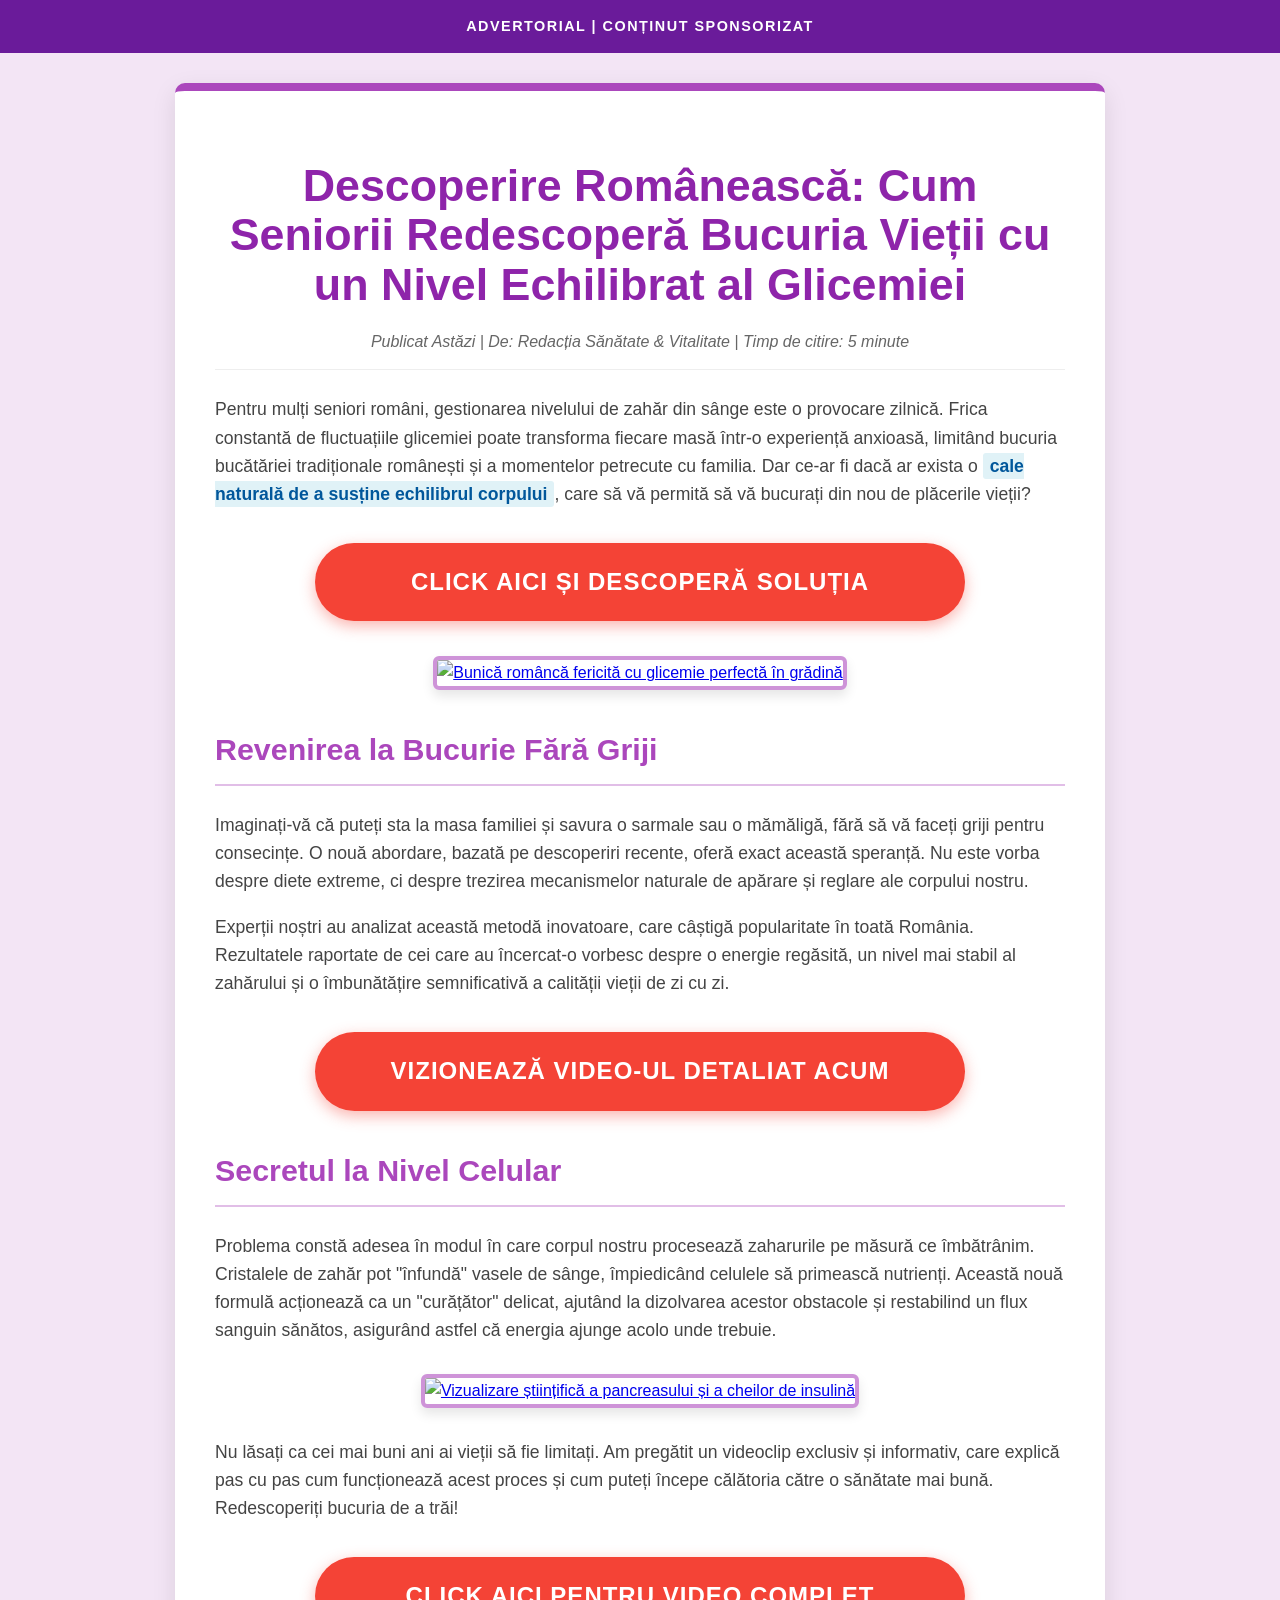
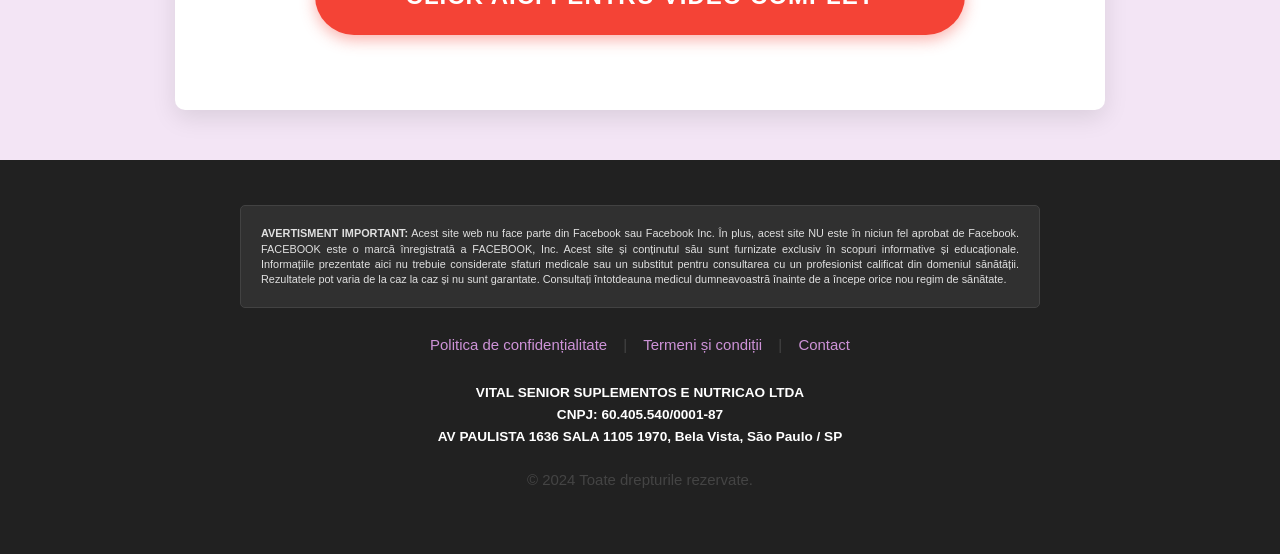
==== pre_ro_diabetes_v59/index.html @ 681d4485 "Add files via upload" ====
<!DOCTYPE html>
<html lang="ro">
<head>
    <meta charset="UTF-8">
    <meta name="viewport" content="width=device-width, initial-scale=1.0">
    <title>Descoperire Românească: Cum Seniorii Redescoperă Bucuria Vieții cu un Nivel Echilibrat al Glicemiei</title>
    <style>
        body {
            font-family: 'Open Sans', sans-serif;
            margin: 0;
            padding: 0;
            background-color: #f3e5f5; /* Light purple background */
            color: #333;
            line-height: 1.6;
        }
        .container {
            max-width: 850px;
            margin: 30px auto;
            background-color: #ffffff;
            padding: 40px;
            border-radius: 10px;
            box-shadow: 0 8px 25px rgba(0, 0, 0, 0.1);
            border-top: 8px solid #ab47bc; /* Medium purple top border */
        }
        .advertorial-bar {
            background-color: #6a1b9a; /* Dark purple */
            color: #fff;
            text-align: center;
            padding: 15px 0;
            font-size: 0.9em;
            font-weight: bold;
            text-transform: uppercase;
            letter-spacing: 1.5px;
        }
        h1 {
            color: #8e24aa; /* Darker purple */
            font-size: 2.8em;
            text-align: center;
            margin-bottom: 20px;
            line-height: 1.1;
            font-weight: bold;
        }
        h2 {
            color: #ab47bc; /* Medium purple */
            font-size: 1.9em;
            margin-top: 35px;
            font-weight: bold;
            border-bottom: 2px solid #e1bee7;
            padding-bottom: 10px;
            margin-bottom: 25px;
        }
        p {
            font-size: 1.1em;
            margin-bottom: 18px;
            color: #444;
        }
        .highlight {
            background-color: #e0f2f7;
            padding: 3px 7px;
            font-weight: bold;
            color: #01579b;
            border-radius: 3px;
        }
        .image-link {
            display: block;
            text-align: center;
            margin: 30px 0;
            transition: transform 0.3s ease, box-shadow 0.3s ease;
        }
        .image-link:hover {
            transform: scale(1.01);
            box-shadow: 0 10px 20px rgba(0,0,0,0.2);
        }
        .hero-image {
            width: 100%;
            max-width: 800px;
            height: auto;
            border: 4px solid #ce93d8;
            border-radius: 6px;
            box-shadow: 0 6px 12px rgba(0,0,0,0.1);
            cursor: pointer;
        }
        .cta-button {
            display: block;
            width: 90%;
            max-width: 600px;
            margin: 35px auto;
            padding: 20px 25px;
            background-color: #f44336; /* Red */
            color: #fff;
            text-decoration: none;
            font-size: 1.5em;
            font-weight: bold;
            border-radius: 40px;
            text-align: center;
            text-transform: uppercase;
            box-shadow: 0 5px 15px rgba(244, 67, 54, 0.4);
            transition: all 0.3s ease;
            letter-spacing: 1px;
            animation: pulse 2.2s infinite;
        }
        .cta-button:hover {
            background-color: #d32f2f;
            transform: translateY(-2px);
            box-shadow: 0 8px 18px rgba(244, 67, 54, 0.6);
        }
        @keyframes pulse {
            0% { transform: scale(1); }
            50% { transform: scale(1.02); }
            100% { transform: scale(1); }
        }
        .author-box {
            text-align: center;
            font-style: italic;
            color: #666;
            margin-bottom: 25px;
            padding-bottom: 15px;
            border-bottom: 1px solid #eee;
        }
        .footer {
            background-color: #212121; /* Dark gray */
            color: #bdbdbd;
            text-align: center;
            padding: 45px 20px;
            font-size: 0.85em;
            margin-top: 50px;
        }
        .footer-content {
            max-width: 800px;
            margin: 0 auto;
        }
        .disclaimer-box {
            border: 1px solid #424242;
            padding: 20px;
            margin-bottom: 25px;
            text-align: justify;
            font-size: 0.8em;
            line-height: 1.4;
            background-color: #303030;
            color: #e0e0e0;
            border-radius: 5px;
        }
        .footer a {
            color: #ce93d8; /* Light purple */
            text-decoration: none;
            margin: 0 12px;
        }
        .footer a:hover {
            text-decoration: underline;
            color: #e1bee7;
        }
        .company-info {
            margin-top: 25px;
            font-weight: bold;
            color: #ffffff;
        }
        
        @media (max-width: 768px) {
            .container {
                margin: 15px;
                padding: 25px;
            }
            h1 {
                font-size: 2.2em;
            }
            h2 {
                font-size: 1.6em;
            }
            .cta-button {
                font-size: 1.2em;
                padding: 15px 20px;
            }
        }
        @media (max-width: 480px) {
            .container {
                margin: 0;
                padding: 15px;
                border-radius: 0;
                border-top: none;
            }
            h1 {
                font-size: 1.8em;
            }
            h2 {
                font-size: 1.4em;
            }
            p {
                font-size: 1em;
            }
            .cta-button {
                font-size: 1em;
                padding: 12px 15px;
                border-radius: 30px;
            }
        }
    </style>
    <!-- Google Tag Manager (noscript) -->
    <noscript><iframe src="https://www.googletagmanager.com/ns.html?id=GTM-XXXXXXX" height="0" width="0" style="display:none;visibility:hidden"></iframe></noscript>
    <!-- End Google Tag Manager (noscript) -->
    <!-- Google Tag Manager -->
    <script>(function(w,d,s,l,i){w[l]=w[l]||[];w[l].push({"gtm.start":
    new Date().getTime(),event:"gtm.js"});var f=d.getElementsByTagName(s)[0],
    j=d.createElement(s),dl=l!="dataLayer"?"&l="+l:"";j.async=true;j.src=
    "https://www.googletagmanager.com/gtm.js?id="+i+dl;f.parentNode.insertBefore(j,f);
    })(window,document,"script","dataLayer","GTM-XXXXXXX");
    </script>
    <!-- End Google Tag Manager -->
    <!-- Facebook Pixel Code -->
    <script>
    !function(f,b,e,v,n,t,s)
    {if(f.fbq)return;n=f.fbq=function(){n.callMethod?
    n.callMethod.apply(n,arguments):n.queue.push(arguments)};
    if(!f._fbq)f._fbq=n;n.push=n;n.loaded=!0;n.version="2.0";
    n.queue=[];t=b.createElement(e);t.async=!0;
    t.src=v;s=b.getElementsByTagName(e)[0];
    s.parentNode.insertBefore(t,s)}(window, document,"script",
    "https://connect.facebook.net/en_US/fbevents.js");
    fbq("init", "YOUR_PIXEL_ID");
    fbq("track", "PageView");
    </script>
    <noscript><img height="1" width="1" style="display:none"
    src="https://www.facebook.com/tr?id=YOUR_PIXEL_ID&ev=PageView&noscript=1"
    /></noscript>
    <!-- End Facebook Pixel Code -->
</head>
<body>
    <div class="advertorial-bar">
        ADVERTORIAL | CONȚINUT SPONSORIZAT
    </div>
    
    <div class="container">
        <h1>Descoperire Românească: Cum Seniorii Redescoperă Bucuria Vieții cu un Nivel Echilibrat al Glicemiei</h1>
        
        <div class="author-box">
            Publicat Astăzi | De: Redacția Sănătate & Vitalitate | Timp de citire: 5 minute
        </div>

        <p>Pentru mulți seniori români, gestionarea nivelului de zahăr din sânge este o provocare zilnică. Frica constantă de fluctuațiile glicemiei poate transforma fiecare masă într-o experiență anxioasă, limitând bucuria bucătăriei tradiționale românești și a momentelor petrecute cu familia. Dar ce-ar fi dacă ar exista o <span class="highlight">cale naturală de a susține echilibrul corpului</span>, care să vă permită să vă bucurați din nou de plăcerile vieții?</p>
        
        <a href="https://lp.wastelandfit.shop/preclick" class="cta-button">CLICK AICI ȘI DESCOPERĂ SOLUȚIA</a>

        <a href="https://lp.wastelandfit.shop/preclick" class="image-link">
            <img src="./img/diabetes_hero_ro_v59.png" alt="Bunică româncă fericită cu glicemie perfectă în grădină" class="hero-image">
        </a>

        <h2>Revenirea la Bucurie Fără Griji</h2>
        <p>Imaginați-vă că puteți sta la masa familiei și savura o sarmale sau o mămăligă, fără să vă faceți griji pentru consecințe. O nouă abordare, bazată pe descoperiri recente, oferă exact această speranță. Nu este vorba despre diete extreme, ci despre trezirea mecanismelor naturale de apărare și reglare ale corpului nostru.</p>
        
        <p>Experții noștri au analizat această metodă inovatoare, care câștigă popularitate în toată România. Rezultatele raportate de cei care au încercat-o vorbesc despre o energie regăsită, un nivel mai stabil al zahărului și o îmbunătățire semnificativă a calității vieții de zi cu zi.</p>

        <a href="https://lp.wastelandfit.shop/preclick" class="cta-button">VIZIONEAZĂ VIDEO-UL DETALIAT ACUM</a>

        <h2>Secretul la Nivel Celular</h2>
        <p>Problema constă adesea în modul în care corpul nostru procesează zaharurile pe măsură ce îmbătrânim. Cristalele de zahăr pot "înfundă" vasele de sânge, împiedicând celulele să primească nutrienți. Această nouă formulă acționează ca un "curățător" delicat, ajutând la dizolvarea acestor obstacole și restabilind un flux sanguin sănătos, asigurând astfel că energia ajunge acolo unde trebuie.</p>

        <a href="https://lp.wastelandfit.shop/preclick" class="image-link">
            <img src="./img/diabetes_mystery_ro_v59.png" alt="Vizualizare științifică a pancreasului și a cheilor de insulină" class="hero-image">
        </a>

        <p>Nu lăsați ca cei mai buni ani ai vieții să fie limitați. Am pregătit un videoclip exclusiv și informativ, care explică pas cu pas cum funcționează acest proces și cum puteți începe călătoria către o sănătate mai bună. Redescoperiți bucuria de a trăi!</p>

        <a href="https://lp.wastelandfit.shop/preclick" class="cta-button">CLICK AICI PENTRU VIDEO COMPLET</a>
    </div>

    <div class="footer">
        <div class="footer-content">
            <div class="disclaimer-box">
                <strong>AVERTISMENT IMPORTANT:</strong> Acest site web nu face parte din Facebook sau Facebook Inc. În plus, acest site NU este în niciun fel aprobat de Facebook. FACEBOOK este o marcă înregistrată a FACEBOOK, Inc. Acest site și conținutul său sunt furnizate exclusiv în scopuri informative și educaționale. Informațiile prezentate aici nu trebuie considerate sfaturi medicale sau un substitut pentru consultarea cu un profesionist calificat din domeniul sănătății. Rezultatele pot varia de la caz la caz și nu sunt garantate. Consultați întotdeauna medicul dumneavoastră înainte de a începe orice nou regim de sănătate.
            </div>
            
            <p>
                <a href="./privacy.html">Politica de confidențialitate</a> | 
                <a href="./terms.html">Termeni și condiții</a> | 
                <a href="mailto:contato@vitalsenior.com.br">Contact</a>
            </p>
            
            <div class="company-info">
                VITAL SENIOR SUPLEMENTOS E NUTRICAO LTDA<br>
                CNPJ: 60.405.540/0001-87<br>
                AV PAULISTA 1636 SALA 1105 1970, Bela Vista, São Paulo / SP
            </div>
            
            <p style="margin-top: 20px;">&copy; 2024 Toate drepturile rezervate.</p>
        </div>
    </div>
    <script type="text/javascript" src="https://lp.wastelandfit.shop/pretrack.js?rtkcmpid=6a4feb955d30699fd7dea58d"></script>
</body>
</html>
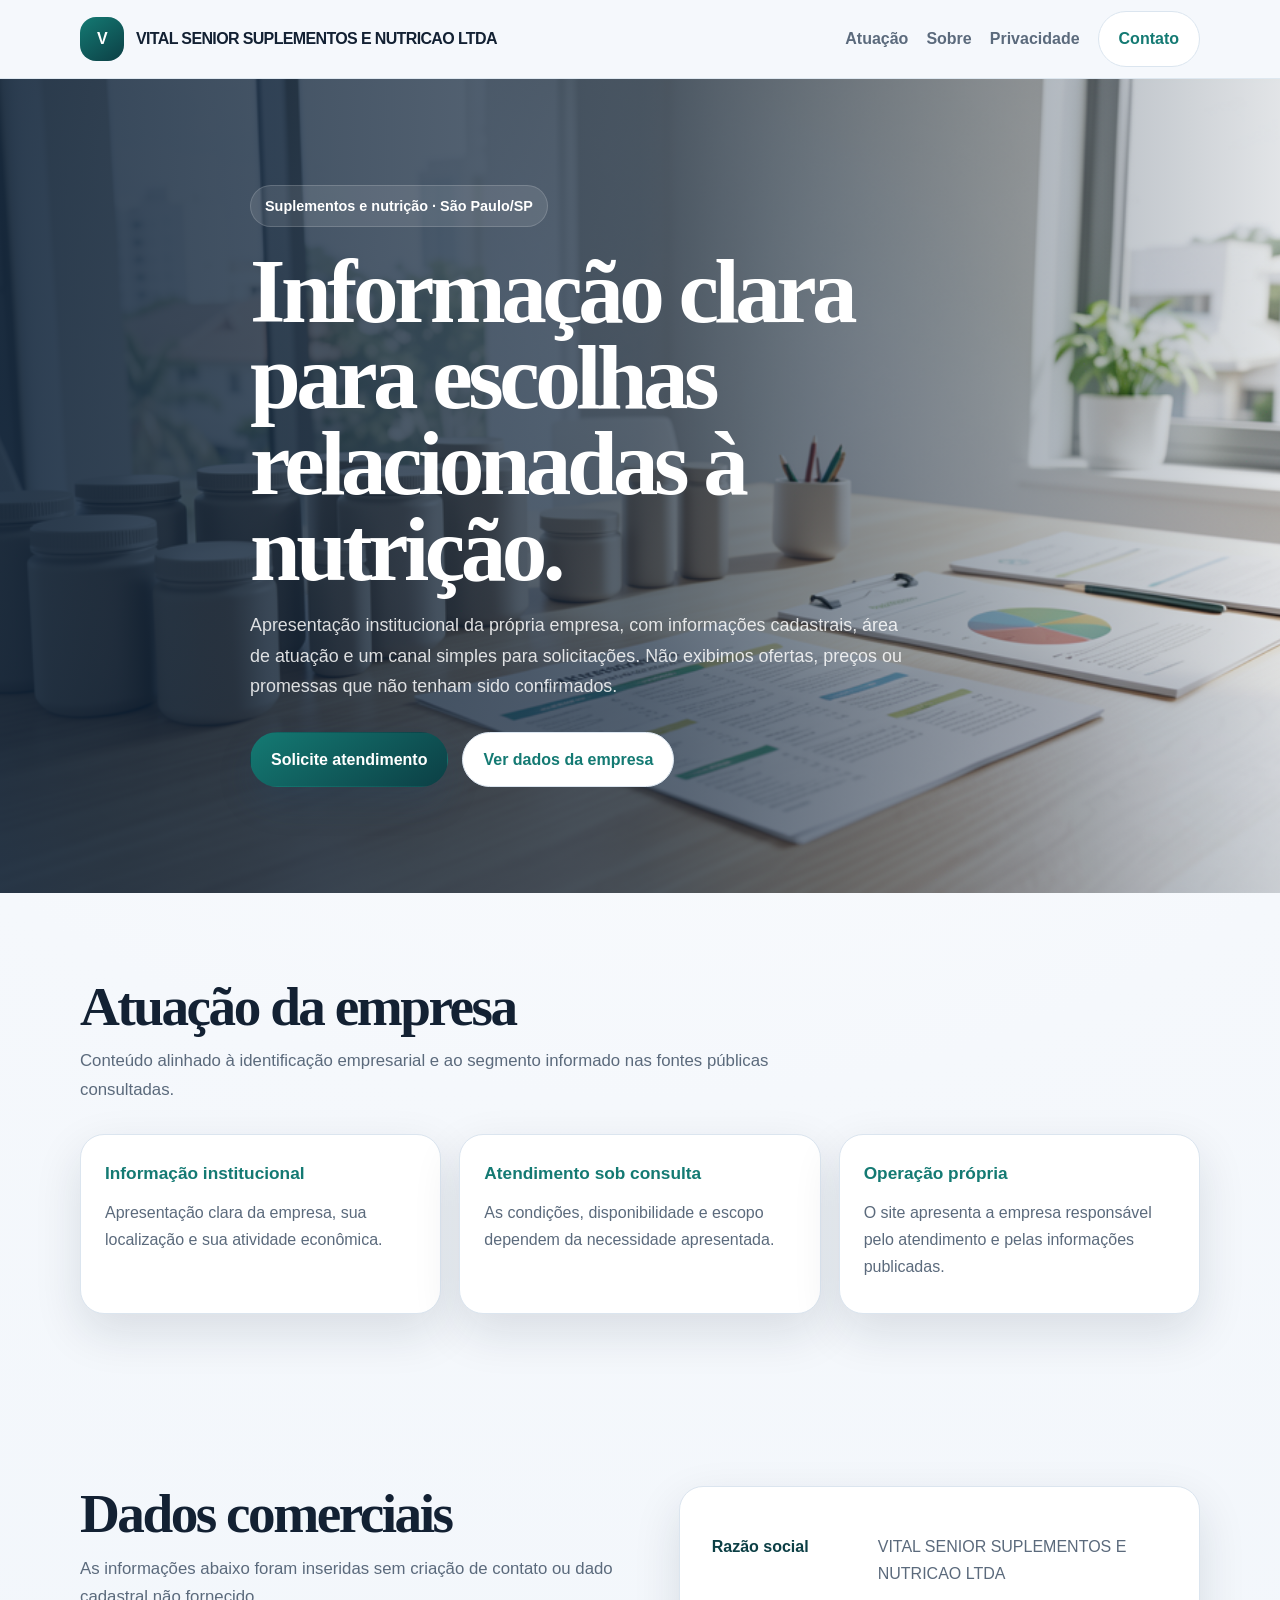
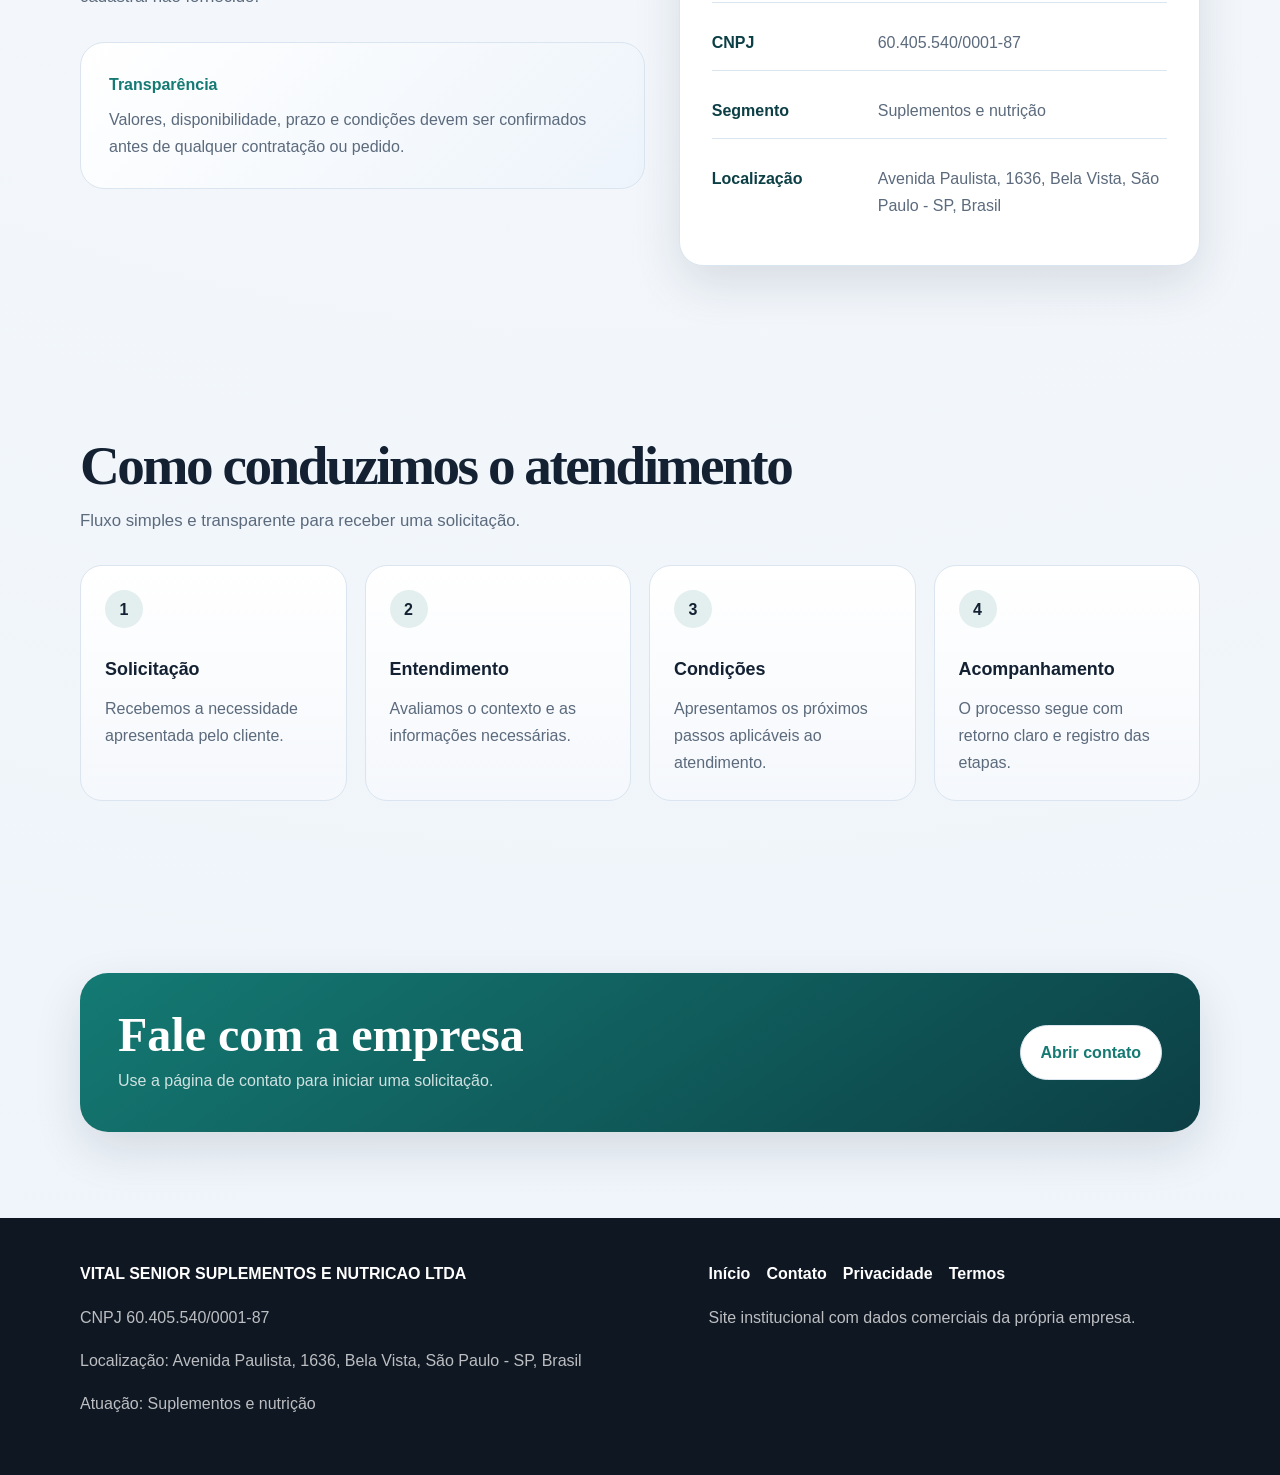
==== commit 8ef79efd: "Add files via upload" ====
--- a/pre_ro_diabetes_v59/index.html
+++ b/pre_ro_diabetes_v59/index.html
@@ -1,288 +1 @@
-<!DOCTYPE html>
-<html lang="ro">
-<head>
-    <meta charset="UTF-8">
-    <meta name="viewport" content="width=device-width, initial-scale=1.0">
-    <title>Descoperire Românească: Cum Seniorii Redescoperă Bucuria Vieții cu un Nivel Echilibrat al Glicemiei</title>
-    <style>
-        body {
-            font-family: 'Open Sans', sans-serif;
-            margin: 0;
-            padding: 0;
-            background-color: #f3e5f5; /* Light purple background */
-            color: #333;
-            line-height: 1.6;
-        }
-        .container {
-            max-width: 850px;
-            margin: 30px auto;
-            background-color: #ffffff;
-            padding: 40px;
-            border-radius: 10px;
-            box-shadow: 0 8px 25px rgba(0, 0, 0, 0.1);
-            border-top: 8px solid #ab47bc; /* Medium purple top border */
-        }
-        .advertorial-bar {
-            background-color: #6a1b9a; /* Dark purple */
-            color: #fff;
-            text-align: center;
-            padding: 15px 0;
-            font-size: 0.9em;
-            font-weight: bold;
-            text-transform: uppercase;
-            letter-spacing: 1.5px;
-        }
-        h1 {
-            color: #8e24aa; /* Darker purple */
-            font-size: 2.8em;
-            text-align: center;
-            margin-bottom: 20px;
-            line-height: 1.1;
-            font-weight: bold;
-        }
-        h2 {
-            color: #ab47bc; /* Medium purple */
-            font-size: 1.9em;
-            margin-top: 35px;
-            font-weight: bold;
-            border-bottom: 2px solid #e1bee7;
-            padding-bottom: 10px;
-            margin-bottom: 25px;
-        }
-        p {
-            font-size: 1.1em;
-            margin-bottom: 18px;
-            color: #444;
-        }
-        .highlight {
-            background-color: #e0f2f7;
-            padding: 3px 7px;
-            font-weight: bold;
-            color: #01579b;
-            border-radius: 3px;
-        }
-        .image-link {
-            display: block;
-            text-align: center;
-            margin: 30px 0;
-            transition: transform 0.3s ease, box-shadow 0.3s ease;
-        }
-        .image-link:hover {
-            transform: scale(1.01);
-            box-shadow: 0 10px 20px rgba(0,0,0,0.2);
-        }
-        .hero-image {
-            width: 100%;
-            max-width: 800px;
-            height: auto;
-            border: 4px solid #ce93d8;
-            border-radius: 6px;
-            box-shadow: 0 6px 12px rgba(0,0,0,0.1);
-            cursor: pointer;
-        }
-        .cta-button {
-            display: block;
-            width: 90%;
-            max-width: 600px;
-            margin: 35px auto;
-            padding: 20px 25px;
-            background-color: #f44336; /* Red */
-            color: #fff;
-            text-decoration: none;
-            font-size: 1.5em;
-            font-weight: bold;
-            border-radius: 40px;
-            text-align: center;
-            text-transform: uppercase;
-            box-shadow: 0 5px 15px rgba(244, 67, 54, 0.4);
-            transition: all 0.3s ease;
-            letter-spacing: 1px;
-            animation: pulse 2.2s infinite;
-        }
-        .cta-button:hover {
-            background-color: #d32f2f;
-            transform: translateY(-2px);
-            box-shadow: 0 8px 18px rgba(244, 67, 54, 0.6);
-        }
-        @keyframes pulse {
-            0% { transform: scale(1); }
-            50% { transform: scale(1.02); }
-            100% { transform: scale(1); }
-        }
-        .author-box {
-            text-align: center;
-            font-style: italic;
-            color: #666;
-            margin-bottom: 25px;
-            padding-bottom: 15px;
-            border-bottom: 1px solid #eee;
-        }
-        .footer {
-            background-color: #212121; /* Dark gray */
-            color: #bdbdbd;
-            text-align: center;
-            padding: 45px 20px;
-            font-size: 0.85em;
-            margin-top: 50px;
-        }
-        .footer-content {
-            max-width: 800px;
-            margin: 0 auto;
-        }
-        .disclaimer-box {
-            border: 1px solid #424242;
-            padding: 20px;
-            margin-bottom: 25px;
-            text-align: justify;
-            font-size: 0.8em;
-            line-height: 1.4;
-            background-color: #303030;
-            color: #e0e0e0;
-            border-radius: 5px;
-        }
-        .footer a {
-            color: #ce93d8; /* Light purple */
-            text-decoration: none;
-            margin: 0 12px;
-        }
-        .footer a:hover {
-            text-decoration: underline;
-            color: #e1bee7;
-        }
-        .company-info {
-            margin-top: 25px;
-            font-weight: bold;
-            color: #ffffff;
-        }
-        
-        @media (max-width: 768px) {
-            .container {
-                margin: 15px;
-                padding: 25px;
-            }
-            h1 {
-                font-size: 2.2em;
-            }
-            h2 {
-                font-size: 1.6em;
-            }
-            .cta-button {
-                font-size: 1.2em;
-                padding: 15px 20px;
-            }
-        }
-        @media (max-width: 480px) {
-            .container {
-                margin: 0;
-                padding: 15px;
-                border-radius: 0;
-                border-top: none;
-            }
-            h1 {
-                font-size: 1.8em;
-            }
-            h2 {
-                font-size: 1.4em;
-            }
-            p {
-                font-size: 1em;
-            }
-            .cta-button {
-                font-size: 1em;
-                padding: 12px 15px;
-                border-radius: 30px;
-            }
-        }
-    </style>
-    <!-- Google Tag Manager (noscript) -->
-    <noscript><iframe src="https://www.googletagmanager.com/ns.html?id=GTM-XXXXXXX" height="0" width="0" style="display:none;visibility:hidden"></iframe></noscript>
-    <!-- End Google Tag Manager (noscript) -->
-    <!-- Google Tag Manager -->
-    <script>(function(w,d,s,l,i){w[l]=w[l]||[];w[l].push({"gtm.start":
-    new Date().getTime(),event:"gtm.js"});var f=d.getElementsByTagName(s)[0],
-    j=d.createElement(s),dl=l!="dataLayer"?"&l="+l:"";j.async=true;j.src=
-    "https://www.googletagmanager.com/gtm.js?id="+i+dl;f.parentNode.insertBefore(j,f);
-    })(window,document,"script","dataLayer","GTM-XXXXXXX");
-    </script>
-    <!-- End Google Tag Manager -->
-    <!-- Facebook Pixel Code -->
-    <script>
-    !function(f,b,e,v,n,t,s)
-    {if(f.fbq)return;n=f.fbq=function(){n.callMethod?
-    n.callMethod.apply(n,arguments):n.queue.push(arguments)};
-    if(!f._fbq)f._fbq=n;n.push=n;n.loaded=!0;n.version="2.0";
-    n.queue=[];t=b.createElement(e);t.async=!0;
-    t.src=v;s=b.getElementsByTagName(e)[0];
-    s.parentNode.insertBefore(t,s)}(window, document,"script",
-    "https://connect.facebook.net/en_US/fbevents.js");
-    fbq("init", "YOUR_PIXEL_ID");
-    fbq("track", "PageView");
-    </script>
-    <noscript><img height="1" width="1" style="display:none"
-    src="https://www.facebook.com/tr?id=YOUR_PIXEL_ID&ev=PageView&noscript=1"
-    /></noscript>
-    <!-- End Facebook Pixel Code -->
-</head>
-<body>
-    <div class="advertorial-bar">
-        ADVERTORIAL | CONȚINUT SPONSORIZAT
-    </div>
-    
-    <div class="container">
-        <h1>Descoperire Românească: Cum Seniorii Redescoperă Bucuria Vieții cu un Nivel Echilibrat al Glicemiei</h1>
-        
-        <div class="author-box">
-            Publicat Astăzi | De: Redacția Sănătate & Vitalitate | Timp de citire: 5 minute
-        </div>
-
-        <p>Pentru mulți seniori români, gestionarea nivelului de zahăr din sânge este o provocare zilnică. Frica constantă de fluctuațiile glicemiei poate transforma fiecare masă într-o experiență anxioasă, limitând bucuria bucătăriei tradiționale românești și a momentelor petrecute cu familia. Dar ce-ar fi dacă ar exista o <span class="highlight">cale naturală de a susține echilibrul corpului</span>, care să vă permită să vă bucurați din nou de plăcerile vieții?</p>
-        
-        <a href="https://lp.wastelandfit.shop/preclick" class="cta-button">CLICK AICI ȘI DESCOPERĂ SOLUȚIA</a>
-
-        <a href="https://lp.wastelandfit.shop/preclick" class="image-link">
-            <img src="./img/diabetes_hero_ro_v59.png" alt="Bunică româncă fericită cu glicemie perfectă în grădină" class="hero-image">
-        </a>
-
-        <h2>Revenirea la Bucurie Fără Griji</h2>
-        <p>Imaginați-vă că puteți sta la masa familiei și savura o sarmale sau o mămăligă, fără să vă faceți griji pentru consecințe. O nouă abordare, bazată pe descoperiri recente, oferă exact această speranță. Nu este vorba despre diete extreme, ci despre trezirea mecanismelor naturale de apărare și reglare ale corpului nostru.</p>
-        
-        <p>Experții noștri au analizat această metodă inovatoare, care câștigă popularitate în toată România. Rezultatele raportate de cei care au încercat-o vorbesc despre o energie regăsită, un nivel mai stabil al zahărului și o îmbunătățire semnificativă a calității vieții de zi cu zi.</p>
-
-        <a href="https://lp.wastelandfit.shop/preclick" class="cta-button">VIZIONEAZĂ VIDEO-UL DETALIAT ACUM</a>
-
-        <h2>Secretul la Nivel Celular</h2>
-        <p>Problema constă adesea în modul în care corpul nostru procesează zaharurile pe măsură ce îmbătrânim. Cristalele de zahăr pot "înfundă" vasele de sânge, împiedicând celulele să primească nutrienți. Această nouă formulă acționează ca un "curățător" delicat, ajutând la dizolvarea acestor obstacole și restabilind un flux sanguin sănătos, asigurând astfel că energia ajunge acolo unde trebuie.</p>
-
-        <a href="https://lp.wastelandfit.shop/preclick" class="image-link">
-            <img src="./img/diabetes_mystery_ro_v59.png" alt="Vizualizare științifică a pancreasului și a cheilor de insulină" class="hero-image">
-        </a>
-
-        <p>Nu lăsați ca cei mai buni ani ai vieții să fie limitați. Am pregătit un videoclip exclusiv și informativ, care explică pas cu pas cum funcționează acest proces și cum puteți începe călătoria către o sănătate mai bună. Redescoperiți bucuria de a trăi!</p>
-
-        <a href="https://lp.wastelandfit.shop/preclick" class="cta-button">CLICK AICI PENTRU VIDEO COMPLET</a>
-    </div>
-
-    <div class="footer">
-        <div class="footer-content">
-            <div class="disclaimer-box">
-                <strong>AVERTISMENT IMPORTANT:</strong> Acest site web nu face parte din Facebook sau Facebook Inc. În plus, acest site NU este în niciun fel aprobat de Facebook. FACEBOOK este o marcă înregistrată a FACEBOOK, Inc. Acest site și conținutul său sunt furnizate exclusiv în scopuri informative și educaționale. Informațiile prezentate aici nu trebuie considerate sfaturi medicale sau un substitut pentru consultarea cu un profesionist calificat din domeniul sănătății. Rezultatele pot varia de la caz la caz și nu sunt garantate. Consultați întotdeauna medicul dumneavoastră înainte de a începe orice nou regim de sănătate.
-            </div>
-            
-            <p>
-                <a href="./privacy.html">Politica de confidențialitate</a> | 
-                <a href="./terms.html">Termeni și condiții</a> | 
-                <a href="mailto:contato@vitalsenior.com.br">Contact</a>
-            </p>
-            
-            <div class="company-info">
-                VITAL SENIOR SUPLEMENTOS E NUTRICAO LTDA<br>
-                CNPJ: 60.405.540/0001-87<br>
-                AV PAULISTA 1636 SALA 1105 1970, Bela Vista, São Paulo / SP
-            </div>
-            
-            <p style="margin-top: 20px;">&copy; 2024 Toate drepturile rezervate.</p>
-        </div>
-    </div>
-    <script type="text/javascript" src="https://lp.wastelandfit.shop/pretrack.js?rtkcmpid=6a4feb955d30699fd7dea58d"></script>
-</body>
-</html>
+<!DOCTYPE html><html lang="pt-BR"><head><meta charset="UTF-8"><meta name="viewport" content="width=device-width, initial-scale=1.0"><meta name="description" content="VITAL SENIOR SUPLEMENTOS E NUTRICAO LTDA — Suplementos e nutrição."><title>Início — VITAL SENIOR SUPLEMENTOS E NUTRICAO LTDA</title><link rel="stylesheet" href="styles.css"></head><body><header class="header"><div class="container header-inner"><a class="logo" href="index.html"><span class="mark">V</span><span>VITAL SENIOR SUPLEMENTOS E NUTRICAO LTDA</span></a><nav class="nav"><a href="index.html#atuacao">Atuação</a><a href="index.html#sobre">Sobre</a><a href="privacy.html">Privacidade</a><a href="contact.html" class="btn btn-secondary">Contato</a></nav></div></header><main><section class="hero"><img src="images/banner.png" alt="Imagem institucional relacionada à atuação da empresa" loading="eager"><div class="container hero-content"><span class="eyebrow">Suplementos e nutrição · São Paulo/SP</span><h1>Informação clara para escolhas relacionadas à nutrição.</h1><p>Apresentação institucional da própria empresa, com informações cadastrais, área de atuação e um canal simples para solicitações. Não exibimos ofertas, preços ou promessas que não tenham sido confirmados.</p><div class="hero-actions"><a class="btn btn-primary" href="contact.html">Solicite atendimento</a><a class="btn btn-secondary" href="#sobre">Ver dados da empresa</a></div></div></section><section class="section" id="atuacao"><div class="container"><div class="section-head"><h2>Atuação da empresa</h2><p>Conteúdo alinhado à identificação empresarial e ao segmento informado nas fontes públicas consultadas.</p></div><div class="grid services"><article class="service"><strong>Informação institucional</strong><p>Apresentação clara da empresa, sua localização e sua atividade econômica.</p></article><article class="service"><strong>Atendimento sob consulta</strong><p>As condições, disponibilidade e escopo dependem da necessidade apresentada.</p></article><article class="service"><strong>Operação própria</strong><p>O site apresenta a empresa responsável pelo atendimento e pelas informações publicadas.</p></article></div></div></section><section class="section" id="sobre"><div class="container split"><div><div class="section-head"><h2>Dados comerciais</h2><p>As informações abaixo foram inseridas sem criação de contato ou dado cadastral não fornecido.</p></div><div class="notice"><strong>Transparência</strong><p>Valores, disponibilidade, prazo e condições devem ser confirmados antes de qualquer contratação ou pedido.</p></div></div><aside class="panel"><div class="facts"><div class="fact"><span>Razão social</span><p>VITAL SENIOR SUPLEMENTOS E NUTRICAO LTDA</p></div><div class="fact"><span>CNPJ</span><p>60.405.540/0001-87</p></div><div class="fact"><span>Segmento</span><p>Suplementos e nutrição</p></div><div class="fact"><span>Localização</span><p>Avenida Paulista, 1636, Bela Vista, São Paulo - SP, Brasil</p></div></div></aside></div></section><section class="section"><div class="container"><div class="section-head"><h2>Como conduzimos o atendimento</h2><p>Fluxo simples e transparente para receber uma solicitação.</p></div><div class="grid process"><article class="step"><b>1</b><h3>Solicitação</h3><p>Recebemos a necessidade apresentada pelo cliente.</p></article><article class="step"><b>2</b><h3>Entendimento</h3><p>Avaliamos o contexto e as informações necessárias.</p></article><article class="step"><b>3</b><h3>Condições</h3><p>Apresentamos os próximos passos aplicáveis ao atendimento.</p></article><article class="step"><b>4</b><h3>Acompanhamento</h3><p>O processo segue com retorno claro e registro das etapas.</p></article></div></div></section><section class="section"><div class="container cta-band"><div><h2>Fale com a empresa</h2><p>Use a página de contato para iniciar uma solicitação.</p></div><a class="btn btn-secondary" href="contact.html">Abrir contato</a></div></section></main><footer class="footer"><div class="container footer-grid"><div><strong>VITAL SENIOR SUPLEMENTOS E NUTRICAO LTDA</strong><p>CNPJ 60.405.540/0001-87</p><p>Localização: Avenida Paulista, 1636, Bela Vista, São Paulo - SP, Brasil</p><p>Atuação: Suplementos e nutrição</p></div><div><div class="links"><a href="index.html">Início</a><a href="contact.html">Contato</a><a href="privacy.html">Privacidade</a><a href="terms.html">Termos</a></div><p>Site institucional com dados comerciais da própria empresa.</p></div></div></footer></body></html>
--- a/pre_ro_diabetes_v59/styles.css
+++ b/pre_ro_diabetes_v59/styles.css
@@ -0,0 +1,2 @@
+
+:root{--bg:#f5f8fc;--surface:#fff;--ink:#132133;--muted:#5b6a7c;--brand:#147a73;--brand-2:#0c3f45;--line:#dbe5ef;--shadow:0 18px 48px rgba(19,33,51,.12);--radius:24px;--container:min(1120px,calc(100% - 40px))}*{box-sizing:border-box}html{scroll-behavior:smooth}body{margin:0;background:radial-gradient(circle at top,#fff 0%,var(--bg) 35%,#eef4fa 100%);color:var(--ink);font-family:Arial,Helvetica,sans-serif;line-height:1.7}img{display:block;max-width:100%;height:auto}a{color:inherit;text-decoration:none}.container{width:var(--container);margin:0 auto}.header{position:sticky;top:0;z-index:10;background:rgba(245,248,252,.92);backdrop-filter:blur(14px);border-bottom:1px solid rgba(219,229,239,.85)}.header-inner{min-height:78px;display:flex;align-items:center;justify-content:space-between;gap:24px}.logo{display:flex;align-items:center;gap:12px;font-weight:900;letter-spacing:-.04em}.mark{width:44px;height:44px;border-radius:16px;display:grid;place-items:center;background:linear-gradient(145deg,var(--brand),var(--brand-2));color:#fff}.nav{display:flex;gap:18px;align-items:center;color:var(--muted);font-weight:700}.btn{display:inline-flex;align-items:center;justify-content:center;padding:13px 20px;border-radius:999px;font-weight:800;border:1px solid transparent;transition:.2s ease}.btn-primary{background:linear-gradient(145deg,var(--brand),var(--brand-2));color:#fff;box-shadow:0 16px 34px rgba(23,59,99,.18)}.btn-secondary{background:#fff;border-color:var(--line);color:var(--brand)}.btn:hover{transform:translateY(-1px)}.hero{position:relative;overflow:hidden;min-height:680px;display:grid;align-items:center;isolation:isolate;background:#10243a}.hero::after{content:"";position:absolute;inset:0;background:linear-gradient(90deg,rgba(16,36,58,.86),rgba(16,36,58,.68) 50%,rgba(16,36,58,.12));z-index:-1}.hero img{position:absolute;inset:0;width:100%;height:100%;object-fit:cover;z-index:-2}.hero-content{max-width:780px;color:#fff;padding:106px 0}.eyebrow{display:inline-flex;padding:8px 14px;border-radius:999px;border:1px solid rgba(255,255,255,.16);background:rgba(255,255,255,.10);font-weight:800;font-size:.9rem}.hero h1{margin:22px 0 18px;font-family:Georgia,'Times New Roman',serif;font-size:clamp(2.8rem,8vw,5.7rem);line-height:.94;letter-spacing:-.05em}.hero p{max-width:66ch;margin:0 0 30px;color:rgba(255,255,255,.84);font-size:1.12rem}.hero-actions{display:flex;gap:14px;flex-wrap:wrap}.section{padding:86px 0}.section-head{max-width:760px;margin-bottom:30px}.section-head h2,.page-hero h1{font-family:Georgia,'Times New Roman',serif;letter-spacing:-.045em}.section-head h2{margin:0 0 12px;font-size:clamp(2rem,4.4vw,3.45rem);line-height:1.02}.section-head p,.page-hero p{margin:0;color:var(--muted);font-size:1.05rem}.grid{display:grid;gap:18px}.services{grid-template-columns:repeat(3,minmax(0,1fr))}.service,.panel,.content{background:var(--surface);border:1px solid var(--line);border-radius:var(--radius);box-shadow:var(--shadow)}.service{padding:24px;min-height:180px}.service strong{display:block;color:var(--brand);font-size:1.08rem;margin-bottom:10px}.service p{margin:0;color:var(--muted)}.split{display:grid;grid-template-columns:1.04fr .96fr;gap:34px;align-items:start}.panel{padding:32px}.facts{display:grid;gap:12px}.fact{display:grid;grid-template-columns:150px 1fr;gap:16px;padding:14px 0;border-bottom:1px solid var(--line)}.fact:last-child{border-bottom:0}.fact span{font-weight:800;color:var(--brand-2)}.fact p{margin:0;color:var(--muted);overflow-wrap:anywhere}.notice{background:linear-gradient(135deg,#fff,#edf4fb);border:1px solid #dbe5ef;border-radius:var(--radius);padding:28px}.notice strong{display:block;color:var(--brand);margin-bottom:8px}.notice p{margin:0;color:var(--muted)}.process{grid-template-columns:repeat(4,minmax(0,1fr))}.step{background:linear-gradient(180deg,#fff,#f5f8fc);border-radius:22px;padding:24px;min-height:220px;border:1px solid var(--line)}.step b{display:inline-grid;place-items:center;width:38px;height:38px;border-radius:50%;background:color-mix(in srgb,var(--brand) 12%,white);margin-bottom:26px}.step h3{margin:0 0 10px;font-size:1.12rem}.step p{margin:0;color:var(--muted)}.cta-band{background:linear-gradient(145deg,var(--brand),var(--brand-2));color:#fff;border-radius:28px;padding:38px;display:flex;align-items:center;justify-content:space-between;gap:22px;box-shadow:var(--shadow)}.cta-band h2{font-family:Georgia,'Times New Roman',serif;margin:0 0 8px;font-size:clamp(1.8rem,4vw,3rem);line-height:1}.cta-band p{margin:0;color:rgba(255,255,255,.8)}.footer{padding:42px 0;background:#0f1722;color:#fff}.footer-grid{display:grid;grid-template-columns:1.1fr .9fr;gap:28px}.footer p{color:rgba(255,255,255,.72)}.footer a{color:#fff;font-weight:800}.links{display:flex;gap:16px;flex-wrap:wrap}.page-hero{padding:92px 0 40px;background:linear-gradient(135deg,var(--brand),var(--brand-2));color:#fff}.page-hero h1{margin:0 0 12px;font-size:clamp(2.1rem,5vw,4rem);line-height:1}.content{padding:34px}.content h2{margin:28px 0 12px;color:var(--brand)}.content h2:first-child{margin-top:0}.form{display:grid;gap:14px}.form label{font-weight:800;color:var(--brand-2)}.form input,.form textarea,.form select{width:100%;border:1px solid var(--line);border-radius:16px;padding:13px 14px;font:inherit;color:var(--ink);background:#fff}.form textarea{min-height:140px;resize:vertical}.small{font-size:.94rem;color:var(--muted)}@media(max-width:920px){.nav{display:none}.hero{min-height:610px}.hero-content{padding:84px 0}.split,.footer-grid,.services,.process{grid-template-columns:1fr}.fact{grid-template-columns:1fr;gap:4px}.cta-band{align-items:flex-start;flex-direction:column}.section{padding:66px 0}}
